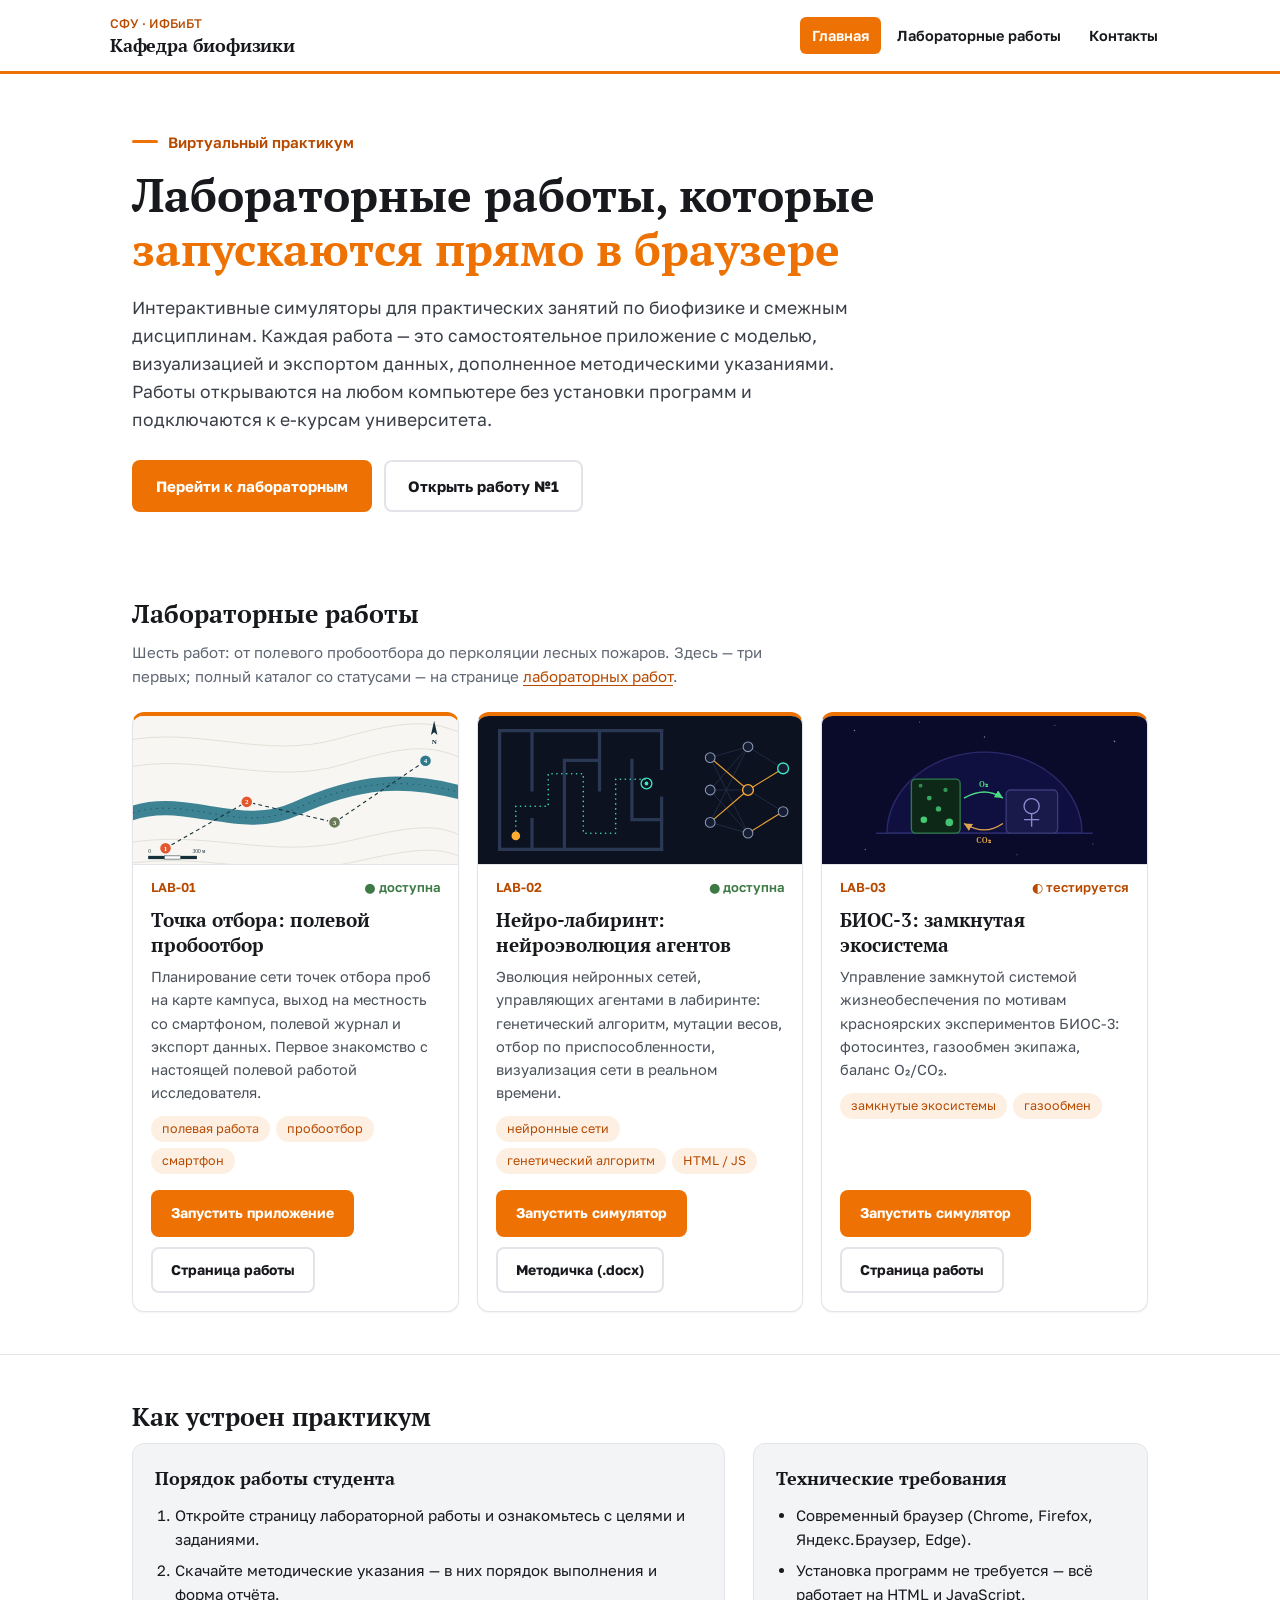
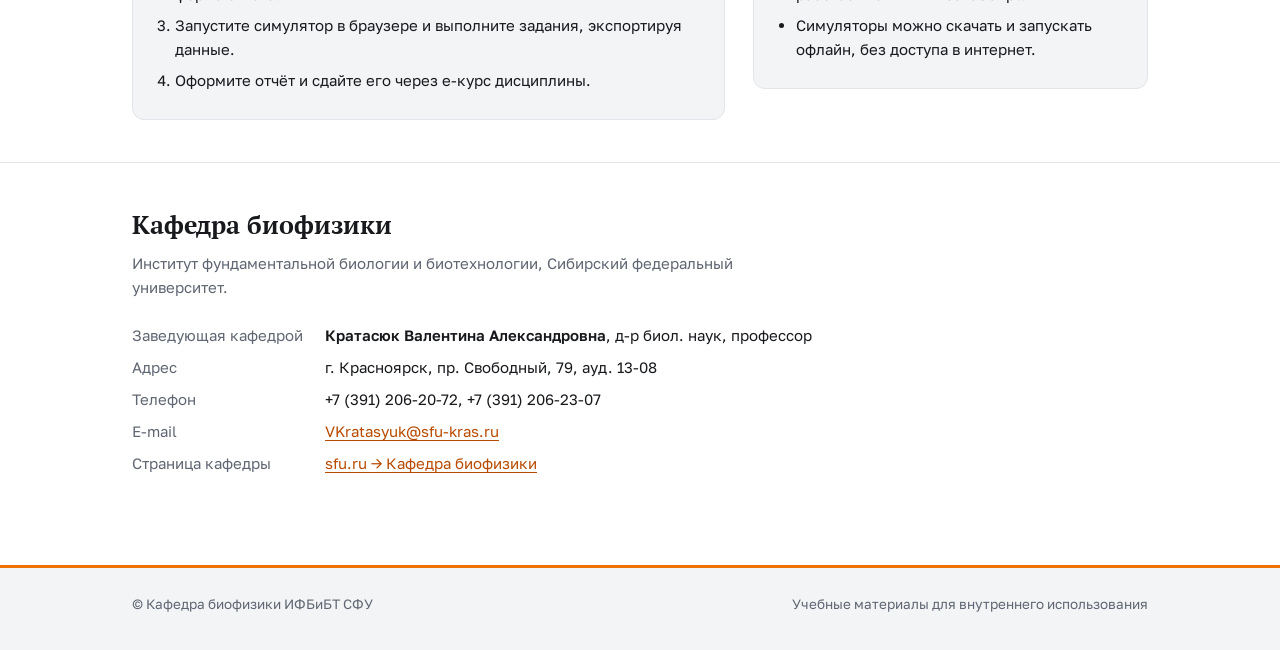
==== index.html @ 6fc12849 "Add files via upload" ====
<!DOCTYPE html>
<html lang="ru">
<head>
<meta charset="UTF-8">
<meta name="viewport" content="width=device-width, initial-scale=1.0">
<title>Виртуальный практикум · Кафедра биофизики СФУ</title>
<meta name="description" content="Интерактивные лабораторные работы кафедры биофизики ИФБиБТ Сибирского федерального университета: симуляторы, методички, материалы к е-курсам.">
<link rel="preconnect" href="https://fonts.googleapis.com">
<link rel="preconnect" href="https://fonts.gstatic.com" crossorigin>
<link href="https://fonts.googleapis.com/css2?family=PT+Serif:wght@400;700&family=Golos+Text:wght@400;500;600;700&display=swap" rel="stylesheet">
<link rel="stylesheet" href="assets/css/style.css">
</head>
<body>

<header class="site-header">
  <div class="wrap bar">
    <a class="brand" href="index.html">
      <span class="uni">СФУ · ИФБиБТ</span>
      <span class="dept">Кафедра биофизики</span>
    </a>
    <nav class="site-nav" aria-label="Основная навигация">
      <a href="index.html" aria-current="page">Главная</a>
      <a href="labs/index.html">Лабораторные работы</a>
      <a href="index.html#contacts">Контакты</a>
    </nav>
  </div>
</header>

<main>
  <section class="hero">
    <div class="wrap">
      <p class="eyebrow">Виртуальный практикум</p>
      <h1>Лабораторные работы, которые <em>запускаются прямо в браузере</em></h1>
      <p class="lead">
        Интерактивные симуляторы для практических занятий по биофизике и смежным
        дисциплинам. Каждая работа — это самостоятельное приложение с моделью,
        визуализацией и экспортом данных, дополненное методическими указаниями.
        Работы открываются на любом компьютере без установки программ и подключаются
        к е-курсам университета.
      </p>
      <div class="cta-row">
        <a class="btn btn-primary" href="labs/index.html">Перейти к лабораторным</a>
        <a class="btn btn-ghost" href="labs/lab01-fieldwork/index.html">Открыть работу №1</a>
      </div>
    </div>
  </section>

  <section class="section" id="labs-preview">
    <div class="wrap">
      <h2>Лабораторные работы</h2>
      <p class="section-note">
        Шесть работ: от полевого пробоотбора до перколяции лесных пожаров.
        Здесь — три первых; полный каталог со статусами — на странице
        <a href="labs/index.html">лабораторных работ</a>.
      </p>

      <div class="lab-grid">
        <article class="lab-card">
          <a class="cover" href="labs/lab01-fieldwork/index.html" tabindex="-1" aria-hidden="true"><img src="assets/img/lab01-cover.svg" alt="Фрагмент полевой карты с точками отбора проб" loading="lazy"></a>
          <div class="head">
            <span class="id">LAB-01</span>
            <span class="status">● доступна</span>
          </div>
          <div class="body">
            <h3><a href="labs/lab01-fieldwork/index.html">Точка отбора: полевой пробоотбор</a></h3>
            <p>Планирование сети точек отбора проб на карте кампуса, выход на местность
               со смартфоном, полевой журнал и экспорт данных. Первое знакомство с
               настоящей полевой работой исследователя.</p>
            <div class="tags">
              <span class="tag">полевая работа</span>
              <span class="tag">пробоотбор</span>
              <span class="tag">смартфон</span>
            </div>
          </div>
          <div class="foot">
            <a class="btn btn-run" href="labs/lab01-fieldwork/hydro-point.html">Запустить приложение</a>
            <a class="btn btn-doc" href="labs/lab01-fieldwork/index.html">Страница работы</a>
          </div>
        </article>

        <article class="lab-card">
          <a class="cover" href="labs/lab02-neuroevolution/index.html" tabindex="-1" aria-hidden="true"><img src="assets/img/lab02-cover.svg" alt="Лабиринт с траекторией агента и схемой нейронной сети" loading="lazy"></a>
          <div class="head">
            <span class="id">LAB-02</span>
            <span class="status">● доступна</span>
          </div>
          <div class="body">
            <h3><a href="labs/lab02-neuroevolution/index.html">Нейро-лабиринт: нейроэволюция агентов</a></h3>
            <p>Эволюция нейронных сетей, управляющих агентами в лабиринте: генетический
               алгоритм, мутации весов, отбор по приспособленности, визуализация сети
               в реальном времени.</p>
            <div class="tags">
              <span class="tag">нейронные сети</span>
              <span class="tag">генетический алгоритм</span>
              <span class="tag">HTML / JS</span>
            </div>
          </div>
          <div class="foot">
            <a class="btn btn-run" href="labs/lab02-neuroevolution/neuro-maze.html">Запустить симулятор</a>
            <a class="btn btn-doc" href="docs/metodichka_neuroevolution.docx" download>Методичка (.docx)</a>
          </div>
        </article>

        <article class="lab-card">
          <a class="cover" href="labs/lab03-bios3/index.html" tabindex="-1" aria-hidden="true"><img src="assets/img/lab03-cover.svg" alt="" loading="lazy"></a>
          <div class="head">
            <span class="id">LAB-03</span>
            <span class="status test">◐ тестируется</span>
          </div>
          <div class="body">
            <h3><a href="labs/lab03-bios3/index.html">БИОС-3: замкнутая экосистема</a></h3>
            <p>Управление замкнутой системой жизнеобеспечения по мотивам красноярских экспериментов БИОС-3: фотосинтез, газообмен экипажа, баланс O₂/CO₂.</p>
            <div class="tags">
              <span class="tag">замкнутые экосистемы</span>
              <span class="tag">газообмен</span>
            </div>
          </div>
          <div class="foot">
            <a class="btn btn-run" href="labs/lab03-bios3/bios3.html">Запустить симулятор</a>
            <a class="btn btn-doc" href="labs/lab03-bios3/index.html">Страница работы</a>
          </div>
        </article>
      </div>
    </div>
  </section>

  <section class="section" id="how">
    <div class="wrap">
      <h2>Как устроен практикум</h2>
      <div class="two-col">
        <div class="panel">
          <h2>Порядок работы студента</h2>
          <ol>
            <li>Откройте страницу лабораторной работы и ознакомьтесь с целями и заданиями.</li>
            <li>Скачайте методические указания — в них порядок выполнения и форма отчёта.</li>
            <li>Запустите симулятор в браузере и выполните задания, экспортируя данные.</li>
            <li>Оформите отчёт и сдайте его через е-курс дисциплины.</li>
          </ol>
        </div>
        <div class="panel">
          <h2>Технические требования</h2>
          <ul>
            <li>Современный браузер (Chrome, Firefox, Яндекс.Браузер, Edge).</li>
            <li>Установка программ не требуется — всё работает на HTML и JavaScript.</li>
            <li>Симуляторы можно скачать и запускать офлайн, без доступа в интернет.</li>
          </ul>
        </div>
      </div>
    </div>
  </section>

  <section class="section contacts" id="contacts">
    <div class="wrap">
      <h2>Кафедра биофизики</h2>
      <p class="section-note">Институт фундаментальной биологии и биотехнологии, Сибирский федеральный университет.</p>
      <dl>
        <dt>Заведующая кафедрой</dt><dd><b>Кратасюк Валентина Александровна</b>, д-р биол. наук, профессор</dd>
        <dt>Адрес</dt><dd>г. Красноярск, пр. Свободный, 79, ауд. 13-08</dd>
        <dt>Телефон</dt><dd>+7 (391) 206-20-72, +7 (391) 206-23-07</dd>
        <dt>E-mail</dt><dd><a href="mailto:VKratasyuk@sfu-kras.ru">VKratasyuk@sfu-kras.ru</a></dd>
        <dt>Страница кафедры</dt><dd><a href="https://sfu.ru/ru/about/departments/instituty/ifbibt/kbf" target="_blank" rel="noopener">sfu.ru → Кафедра биофизики</a></dd>
      </dl>
    </div>
  </section>
</main>

<footer class="site-footer">
  <div class="wrap">
    <span>© Кафедра биофизики ИФБиБТ СФУ</span>
    <span>Учебные материалы для внутреннего использования</span>
  </div>
</footer>

</body>
</html>
---- assets/css/style.css ----
/* ============================================================
   Виртуальный практикум · Кафедра биофизики ИФБиБТ СФУ
   Фирменный стиль: шрифт Inter, красно-оранжевая гамма СФУ.
   Карточки лабораторных — светлые, с фирменной оранжевой
   отбивкой сверху; обложки — в палитрах самих приложений.
   ============================================================ */

:root {
  --sfu-orange: #ee7203;      /* фирменный красно-оранжевый */
  --sfu-rust:   #b84a00;      /* тёмный красно-оранжевый */
  --sfu-honey:  #ffb25e;
  --ink:        #17191d;
  --dim:        #5f6672;
  --paper:      #ffffff;
  --mist:       #f3f4f6;
  --line:       #e2e4e9;


  --serif: "PT Serif", Georgia, "Times New Roman", serif;
  --sans: "Golos Text", "PT Sans", system-ui, -apple-system, "Segoe UI", Roboto, sans-serif;
  --mono: ui-monospace, "Cascadia Mono", "Roboto Mono", Consolas, monospace;
}

* { box-sizing: border-box; margin: 0; padding: 0; }

html { scroll-behavior: smooth; }
@media (prefers-reduced-motion: reduce) {
  html { scroll-behavior: auto; }
  *, *::before, *::after { animation: none !important; transition: none !important; }
}

body {
  font-family: var(--sans);
  color: var(--ink);
  background: var(--paper);
  line-height: 1.6;
  font-size: 16px;
}

a { color: var(--sfu-rust); text-decoration-thickness: 1px; text-underline-offset: 3px; }
a:hover { color: var(--sfu-orange); }
a:focus-visible, button:focus-visible {
  outline: 3px solid var(--sfu-orange);
  outline-offset: 2px;
  border-radius: 4px;
}

.wrap { max-width: 1060px; margin: 0 auto; padding: 0 22px; }

/* ---------- Шапка ---------- */
.site-header {
  border-bottom: 3px solid var(--sfu-orange);
  background: var(--paper);
  position: sticky;
  top: 0;
  z-index: 20;
}
.site-header .bar {
  display: flex;
  align-items: center;
  justify-content: space-between;
  gap: 18px;
  padding: 14px 0;
  flex-wrap: wrap;
}
.brand { display: flex; flex-direction: column; text-decoration: none; color: var(--ink); }
.brand:hover { color: var(--ink); }
.brand .uni {
  font-size: 12.5px;
  font-weight: 500;
  color: var(--sfu-rust);
}
.brand .dept {
  font-family: var(--serif);
  font-weight: 700;
  font-size: 18px;
  letter-spacing: -0.01em;
  line-height: 1.25;
}
.site-nav { display: flex; gap: 4px; flex-wrap: wrap; }
.site-nav a {
  text-decoration: none;
  font-weight: 600;
  font-size: 14.5px;
  color: var(--ink);
  padding: 7px 12px;
  border-radius: 6px;
}
.site-nav a:hover { background: var(--mist); color: var(--ink); }
.site-nav a[aria-current="page"] {
  background: var(--sfu-orange);
  color: #fff;
}

/* ---------- Хлебные крошки ---------- */
.crumbs {
  font-size: 13.5px;
  color: var(--dim);
  padding: 16px 0 0;
}
.crumbs a { color: var(--dim); }
.crumbs a:hover { color: var(--sfu-rust); }

/* ---------- Hero ---------- */
.hero { padding: 56px 0 40px; }
.eyebrow {
  font-size: 15px;
  font-weight: 600;
  color: var(--sfu-rust);
  margin-bottom: 14px;
  display: flex;
  align-items: center;
  gap: 10px;
}
.eyebrow::before {
  content: "";
  width: 26px;
  height: 3px;
  background: var(--sfu-orange);
  border-radius: 2px;
}
.hero h1 {
  font-family: var(--serif);
  font-size: clamp(30px, 5vw, 46px);
  font-weight: 700;
  letter-spacing: 0;
  line-height: 1.18;
  max-width: 17em;
}
.hero h1 em {
  font-style: normal;
  color: var(--sfu-orange);
}
.hero .lead {
  margin-top: 18px;
  max-width: 42em;
  font-size: 17.5px;
  color: #3a3f47;
}
.hero .cta-row { margin-top: 26px; display: flex; gap: 12px; flex-wrap: wrap; }

.btn {
  display: inline-block;
  font-weight: 700;
  font-size: 15px;
  text-decoration: none;
  padding: 12px 22px;
  border-radius: 8px;
  border: 2px solid transparent;
}
.btn-primary { background: var(--sfu-orange); color: #fff; }
.btn-primary:hover { background: var(--sfu-rust); color: #fff; }
.btn-ghost { border-color: var(--line); color: var(--ink); }
.btn-ghost:hover { border-color: var(--sfu-orange); color: var(--sfu-rust); }

/* ---------- Секции ---------- */
.section { padding: 42px 0; }
.section + .section { border-top: 1px solid var(--line); }
.section > .wrap > h2 {
  font-family: var(--serif);
  font-size: 25px;
  font-weight: 700;
  letter-spacing: 0;
  margin-bottom: 6px;
}
.section .section-note { color: var(--dim); font-size: 15px; margin-bottom: 24px; max-width: 46em; }

/* ---------- Карточки лабораторных ---------- */
.lab-grid { display: grid; grid-template-columns: repeat(auto-fill, minmax(300px, 1fr)); gap: 18px; }

.lab-card {
  background: var(--paper);
  border: 1px solid var(--line);
  border-top: 4px solid var(--sfu-orange);
  border-radius: 12px;
  display: flex;
  flex-direction: column;
  overflow: hidden;
  box-shadow: 0 1px 2px rgba(23, 25, 29, 0.05);
}
.lab-card .cover { display: block; border-bottom: 1px solid var(--line); }
.lab-card .cover img { display: block; width: 100%; height: 148px; object-fit: cover; }
.lab-card .head {
  display: flex;
  align-items: center;
  justify-content: space-between;
  padding: 12px 18px 0;
  font-size: 13px;
  font-weight: 600;
}
.lab-card .head .id { color: var(--sfu-rust); }
.lab-card .status { color: #3d7a45; }
.lab-card .status.soon { color: var(--dim); font-weight: 500; }
.lab-card .status.test { color: var(--sfu-rust); }
.lab-card .body { padding: 10px 18px 16px; flex: 1; }
.lab-card h3 {
  font-family: var(--serif);
  font-size: 19px;
  font-weight: 700;
  line-height: 1.3;
}
.lab-card h3 a { color: var(--ink); text-decoration: none; }
.lab-card h3 a:hover { color: var(--sfu-rust); }
.lab-card p { margin-top: 8px; font-size: 14.5px; color: #4a505a; }
.lab-card .tags { margin-top: 12px; display: flex; gap: 6px; flex-wrap: wrap; }
.lab-card .tag {
  font-size: 12.5px;
  color: var(--sfu-rust);
  background: #fdf0e3;
  border-radius: 999px;
  padding: 3px 11px;
}
.lab-card .foot {
  padding: 0 18px 18px;
  display: flex;
  gap: 10px;
  flex-wrap: wrap;
}
.lab-card .foot .btn { padding: 10px 18px; font-size: 14px; }
.lab-card .btn-run { background: var(--sfu-orange); color: #fff; }
.lab-card .btn-run:hover { background: var(--sfu-rust); color: #fff; }
.lab-card .btn-doc { border: 2px solid var(--line); color: var(--ink); }
.lab-card .btn-doc:hover { border-color: var(--sfu-orange); color: var(--sfu-rust); }

.lab-card.placeholder { opacity: 0.8; border-style: dashed; border-top-style: solid; }

/* ---------- Паспорт лабораторной работы ---------- */
.lab-page-head { padding: 34px 0 8px; }
.lab-page-head .eyebrow { margin-bottom: 8px; }
.lab-page-head h1 {
  font-family: var(--serif);
  font-size: clamp(26px, 4vw, 38px);
  font-weight: 700;
  letter-spacing: 0;
  line-height: 1.22;
}
.meta-row {
  margin-top: 14px;
  display: flex;
  gap: 20px;
  flex-wrap: wrap;
  font-size: 14px;
  color: var(--dim);
}
.meta-row b { color: var(--ink); font-weight: 600; }

.two-col { display: grid; grid-template-columns: 1.5fr 1fr; gap: 28px; align-items: start; }
@media (max-width: 800px) { .two-col { grid-template-columns: 1fr; } }

.panel {
  background: var(--mist);
  border: 1px solid var(--line);
  border-radius: 12px;
  padding: 20px 22px;
}
.panel h2 { font-family: var(--serif); font-size: 18px; font-weight: 700; margin-bottom: 10px; }
.panel ol, .panel ul { padding-left: 20px; }
.panel li { margin-bottom: 7px; font-size: 15px; }

.launch-panel {
  background: var(--paper);
  border: 1px solid var(--line);
  border-top: 4px solid var(--sfu-orange);
  border-radius: 12px;
  padding: 20px 22px;
  box-shadow: 0 1px 2px rgba(23, 25, 29, 0.05);
}
.launch-panel h2 {
  font-family: var(--serif);
  font-size: 18px;
  font-weight: 700;
  color: var(--ink);
  margin-bottom: 12px;
}
.launch-panel p { font-size: 14.5px; color: #4a505a; margin-bottom: 14px; }
.launch-panel .btn { display: block; text-align: center; margin-bottom: 10px; }
.launch-panel .btn-run { background: var(--sfu-orange); color: #fff; }
.launch-panel .btn-run:hover { background: var(--sfu-rust); color: #fff; }
.launch-panel .btn-doc { border: 2px solid var(--line); color: var(--ink); }
.launch-panel .btn-doc:hover { border-color: var(--sfu-orange); color: var(--sfu-rust); }
.launch-panel .hint {
  font-size: 13px;
  color: var(--dim);
  margin: 6px 0 0;
}

/* ---------- Контакты / подвал ---------- */
.contacts dl {
  display: grid;
  grid-template-columns: max-content 1fr;
  gap: 8px 22px;
  font-size: 15px;
}
.contacts dt { color: var(--dim); }
.contacts dd b { font-weight: 600; }

.site-footer {
  margin-top: 48px;
  border-top: 3px solid var(--sfu-orange);
  background: var(--mist);
  padding: 26px 0 34px;
  font-size: 13.5px;
  color: var(--dim);
}
.site-footer .wrap { display: flex; justify-content: space-between; gap: 18px; flex-wrap: wrap; }
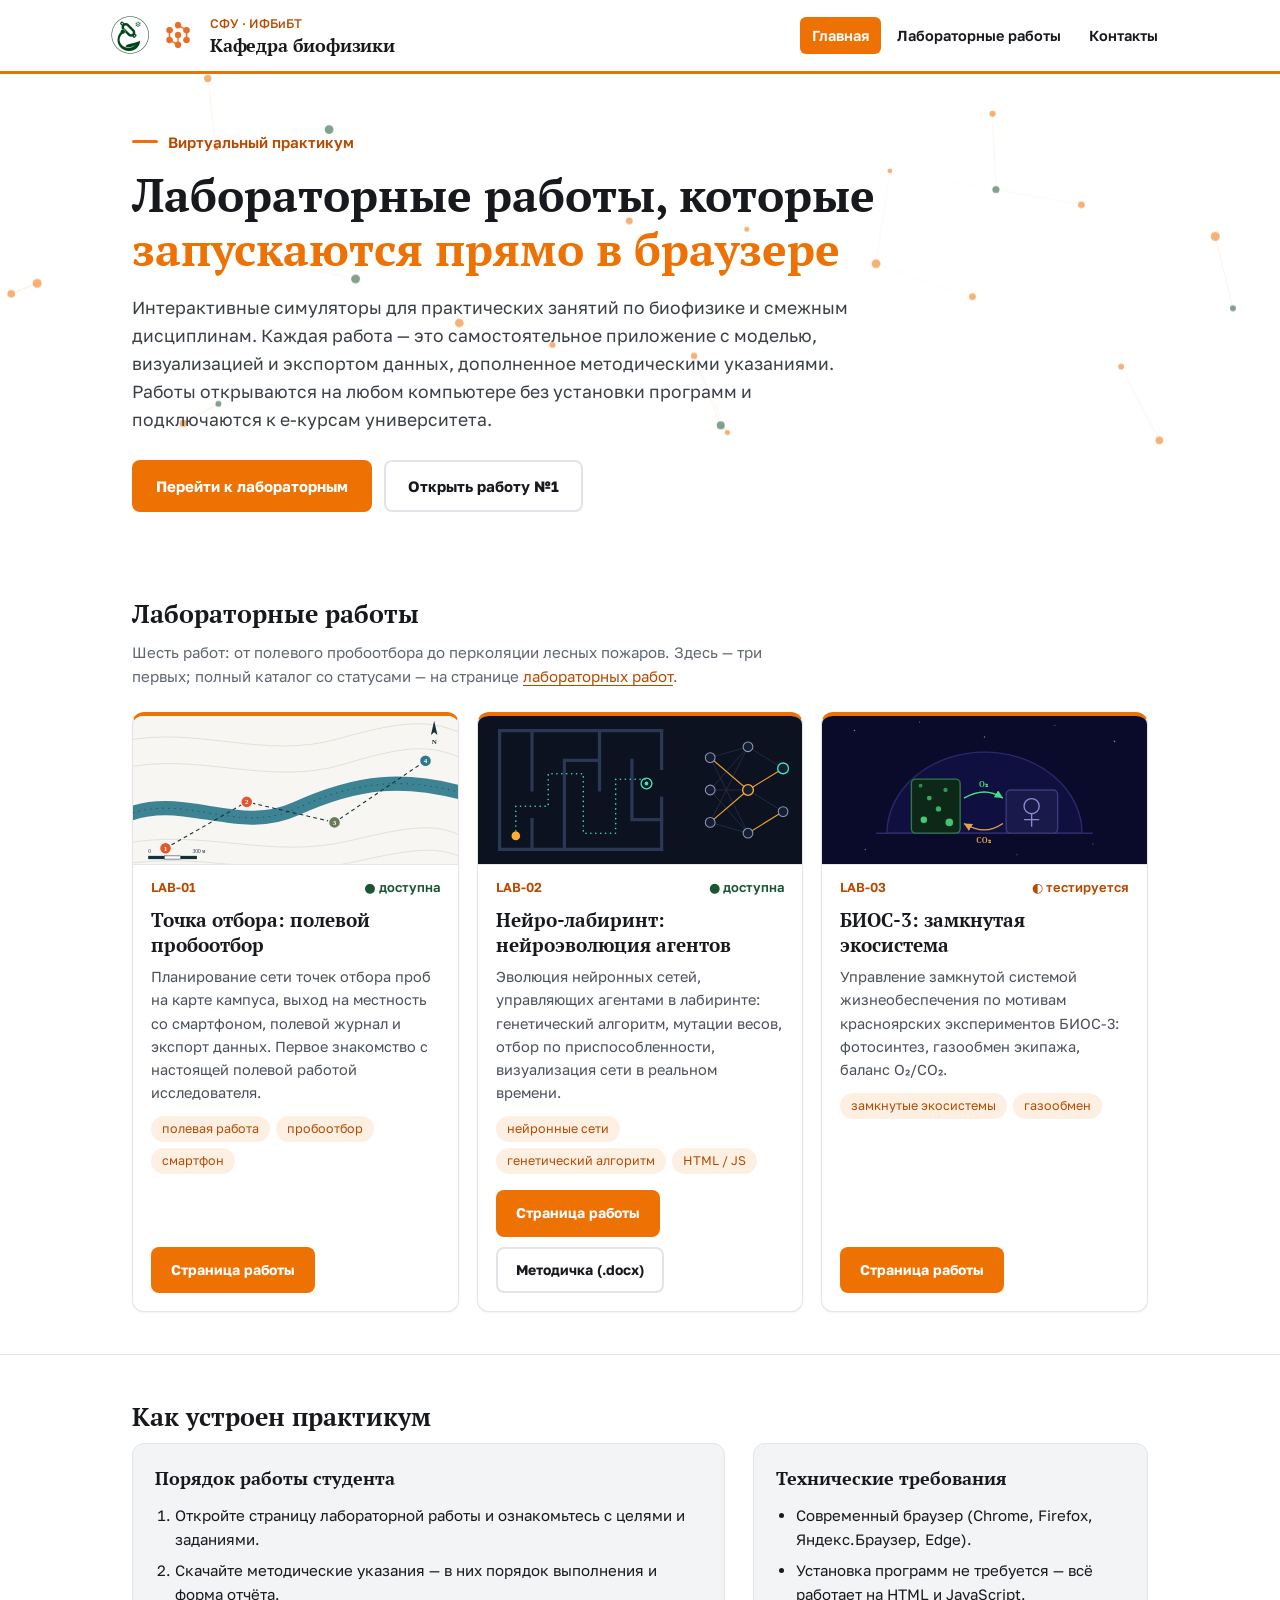
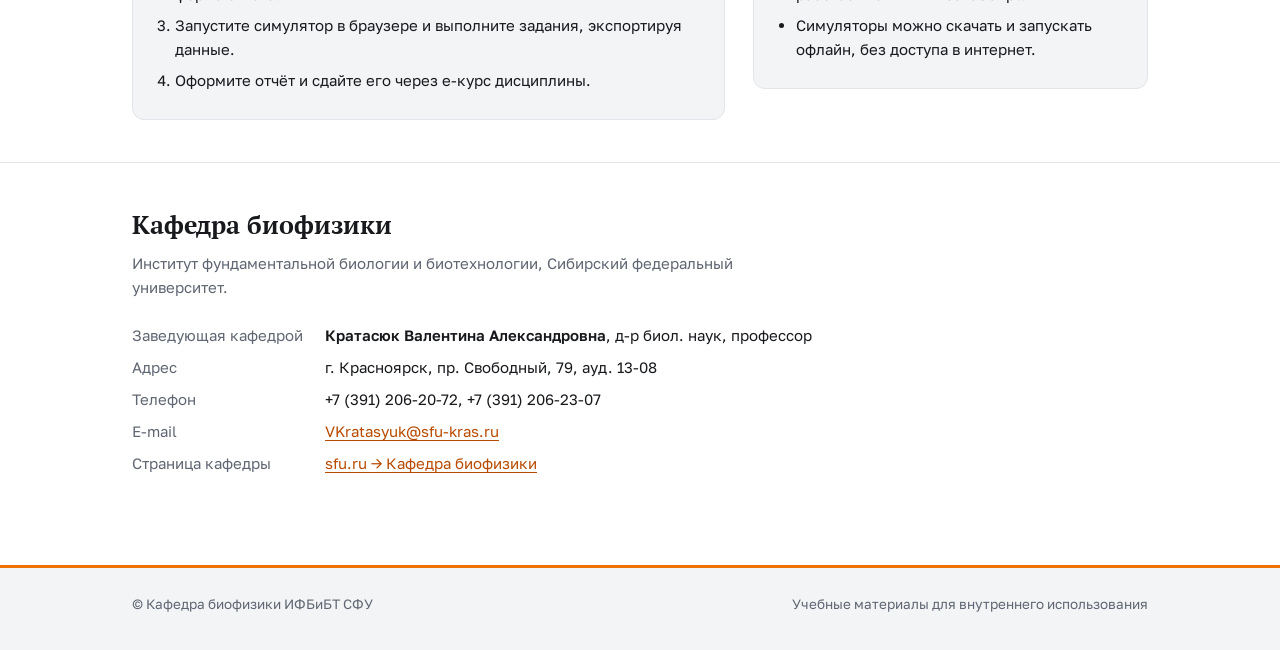
==== commit 5bb16c09: "Add files via upload" ====
--- a/index.html
+++ b/index.html
@@ -15,8 +15,14 @@
 <header class="site-header">
   <div class="wrap bar">
     <a class="brand" href="index.html">
-      <span class="uni">СФУ · ИФБиБТ</span>
-      <span class="dept">Кафедра биофизики</span>
+      <span class="logos">
+        <img src="assets/img/logo-ifbibt.png" alt="Логотип ИФБиБТ">
+        <img src="assets/img/logo-network.png" alt="">
+      </span>
+      <span class="txt">
+        <span class="uni">СФУ · ИФБиБТ</span>
+        <span class="dept">Кафедра биофизики</span>
+      </span>
     </a>
     <nav class="site-nav" aria-label="Основная навигация">
       <a href="index.html" aria-current="page">Главная</a>
@@ -28,6 +34,7 @@
 
 <main>
   <section class="hero">
+    <canvas id="molecules" aria-hidden="true"></canvas>
     <div class="wrap">
       <p class="eyebrow">Виртуальный практикум</p>
       <h1>Лабораторные работы, которые <em>запускаются прямо в браузере</em></h1>
@@ -73,8 +80,7 @@
             </div>
           </div>
           <div class="foot">
-            <a class="btn btn-run" href="labs/lab01-fieldwork/hydro-point.html">Запустить приложение</a>
-            <a class="btn btn-doc" href="labs/lab01-fieldwork/index.html">Страница работы</a>
+            <a class="btn btn-run" href="labs/lab01-fieldwork/index.html">Страница работы</a>
           </div>
         </article>
 
@@ -96,7 +102,7 @@
             </div>
           </div>
           <div class="foot">
-            <a class="btn btn-run" href="labs/lab02-neuroevolution/neuro-maze.html">Запустить симулятор</a>
+            <a class="btn btn-run" href="labs/lab02-neuroevolution/index.html">Страница работы</a>
             <a class="btn btn-doc" href="docs/metodichka_neuroevolution.docx" download>Методичка (.docx)</a>
           </div>
         </article>
@@ -116,8 +122,7 @@
             </div>
           </div>
           <div class="foot">
-            <a class="btn btn-run" href="labs/lab03-bios3/bios3.html">Запустить симулятор</a>
-            <a class="btn btn-doc" href="labs/lab03-bios3/index.html">Страница работы</a>
+            <a class="btn btn-run" href="labs/lab03-bios3/index.html">Страница работы</a>
           </div>
         </article>
       </div>
@@ -171,5 +176,6 @@
   </div>
 </footer>
 
+<script src="assets/js/site.js"></script>
 </body>
 </html>
--- a/assets/css/style.css
+++ b/assets/css/style.css
@@ -9,6 +9,8 @@
   --sfu-orange: #ee7203;      /* фирменный красно-оранжевый */
   --sfu-rust:   #b84a00;      /* тёмный красно-оранжевый */
   --sfu-honey:  #ffb25e;
+  --ifbibt:     #1a5632;      /* зелёный ИФБиБТ */
+  --ifbibt-soft:#e9f2ec;
   --ink:        #17191d;
   --dim:        #5f6672;
   --paper:      #ffffff;
@@ -63,7 +65,10 @@
   padding: 14px 0;
   flex-wrap: wrap;
 }
-.brand { display: flex; flex-direction: column; text-decoration: none; color: var(--ink); }
+.brand { display: flex; align-items: center; gap: 12px; text-decoration: none; color: var(--ink); }
+.brand .logos { display: flex; align-items: center; gap: 8px; }
+.brand .logos img { height: 40px; width: auto; display: block; }
+.brand .txt { display: flex; flex-direction: column; }
 .brand:hover { color: var(--ink); }
 .brand .uni {
   font-size: 12.5px;
@@ -177,6 +182,11 @@
   flex-direction: column;
   overflow: hidden;
   box-shadow: 0 1px 2px rgba(23, 25, 29, 0.05);
+  transition: transform 0.18s ease, box-shadow 0.18s ease;
+}
+.lab-card:hover {
+  transform: translateY(-3px);
+  box-shadow: 0 8px 22px rgba(23, 25, 29, 0.1);
 }
 .lab-card .cover { display: block; border-bottom: 1px solid var(--line); }
 .lab-card .cover img { display: block; width: 100%; height: 148px; object-fit: cover; }
@@ -189,7 +199,7 @@
   font-weight: 600;
 }
 .lab-card .head .id { color: var(--sfu-rust); }
-.lab-card .status { color: #3d7a45; }
+.lab-card .status { color: var(--ifbibt); }
 .lab-card .status.soon { color: var(--dim); font-weight: 500; }
 .lab-card .status.test { color: var(--sfu-rust); }
 .lab-card .body { padding: 10px 18px 16px; flex: 1; }
@@ -303,3 +313,53 @@
   color: var(--dim);
 }
 .site-footer .wrap { display: flex; justify-content: space-between; gap: 18px; flex-wrap: wrap; }
+
+
+/* ---------- Анимация появления и hero-канвас ---------- */
+.hero { position: relative; overflow: hidden; }
+#molecules {
+  position: absolute;
+  inset: 0;
+  width: 100%;
+  height: 100%;
+  pointer-events: none;
+  z-index: -1;
+}
+.reveal { opacity: 0; transform: translateY(14px); transition: opacity 0.5s ease, transform 0.5s ease; }
+.reveal.in { opacity: 1; transform: none; }
+@media (prefers-reduced-motion: reduce) {
+  .reveal { opacity: 1; transform: none; }
+  .lab-card:hover { transform: none; }
+}
+
+/* ---------- Шторка кодового слова ---------- */
+.gate { margin-bottom: 4px; }
+.gate label {
+  display: block;
+  font-weight: 600;
+  font-size: 14.5px;
+  margin-bottom: 8px;
+}
+.gate .row { display: flex; gap: 8px; }
+.gate input {
+  flex: 1;
+  min-width: 0;
+  font: inherit;
+  padding: 10px 12px;
+  border: 2px solid var(--line);
+  border-radius: 8px;
+}
+.gate input:focus { outline: none; border-color: var(--sfu-orange); }
+.gate button {
+  font: inherit;
+  font-weight: 700;
+  padding: 10px 16px;
+  border: none;
+  border-radius: 8px;
+  background: var(--ifbibt);
+  color: #fff;
+  cursor: pointer;
+}
+.gate button:hover { background: #14421f; }
+.gate .gate-msg { font-size: 13px; color: var(--sfu-rust); margin-top: 8px; min-height: 1.2em; }
+.gate .gate-note { font-size: 12.5px; color: var(--dim); margin-top: 6px; }
